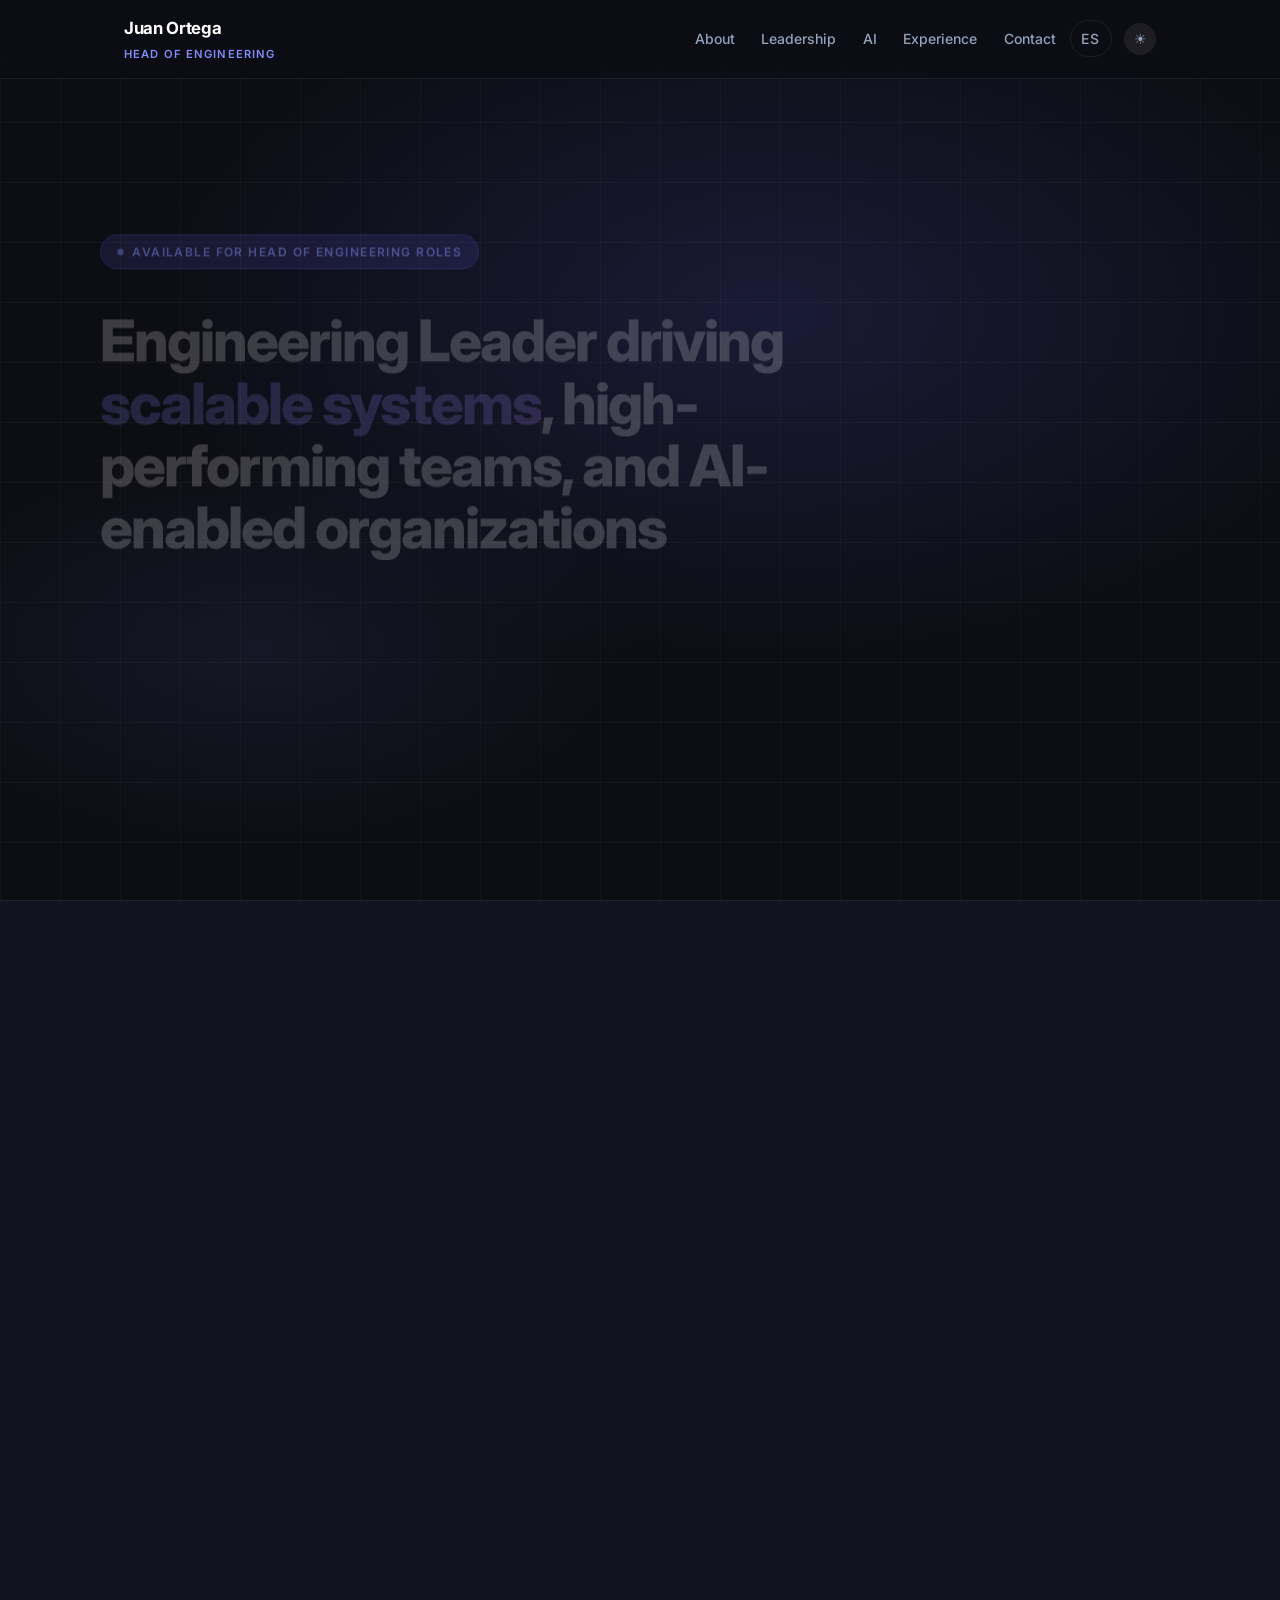
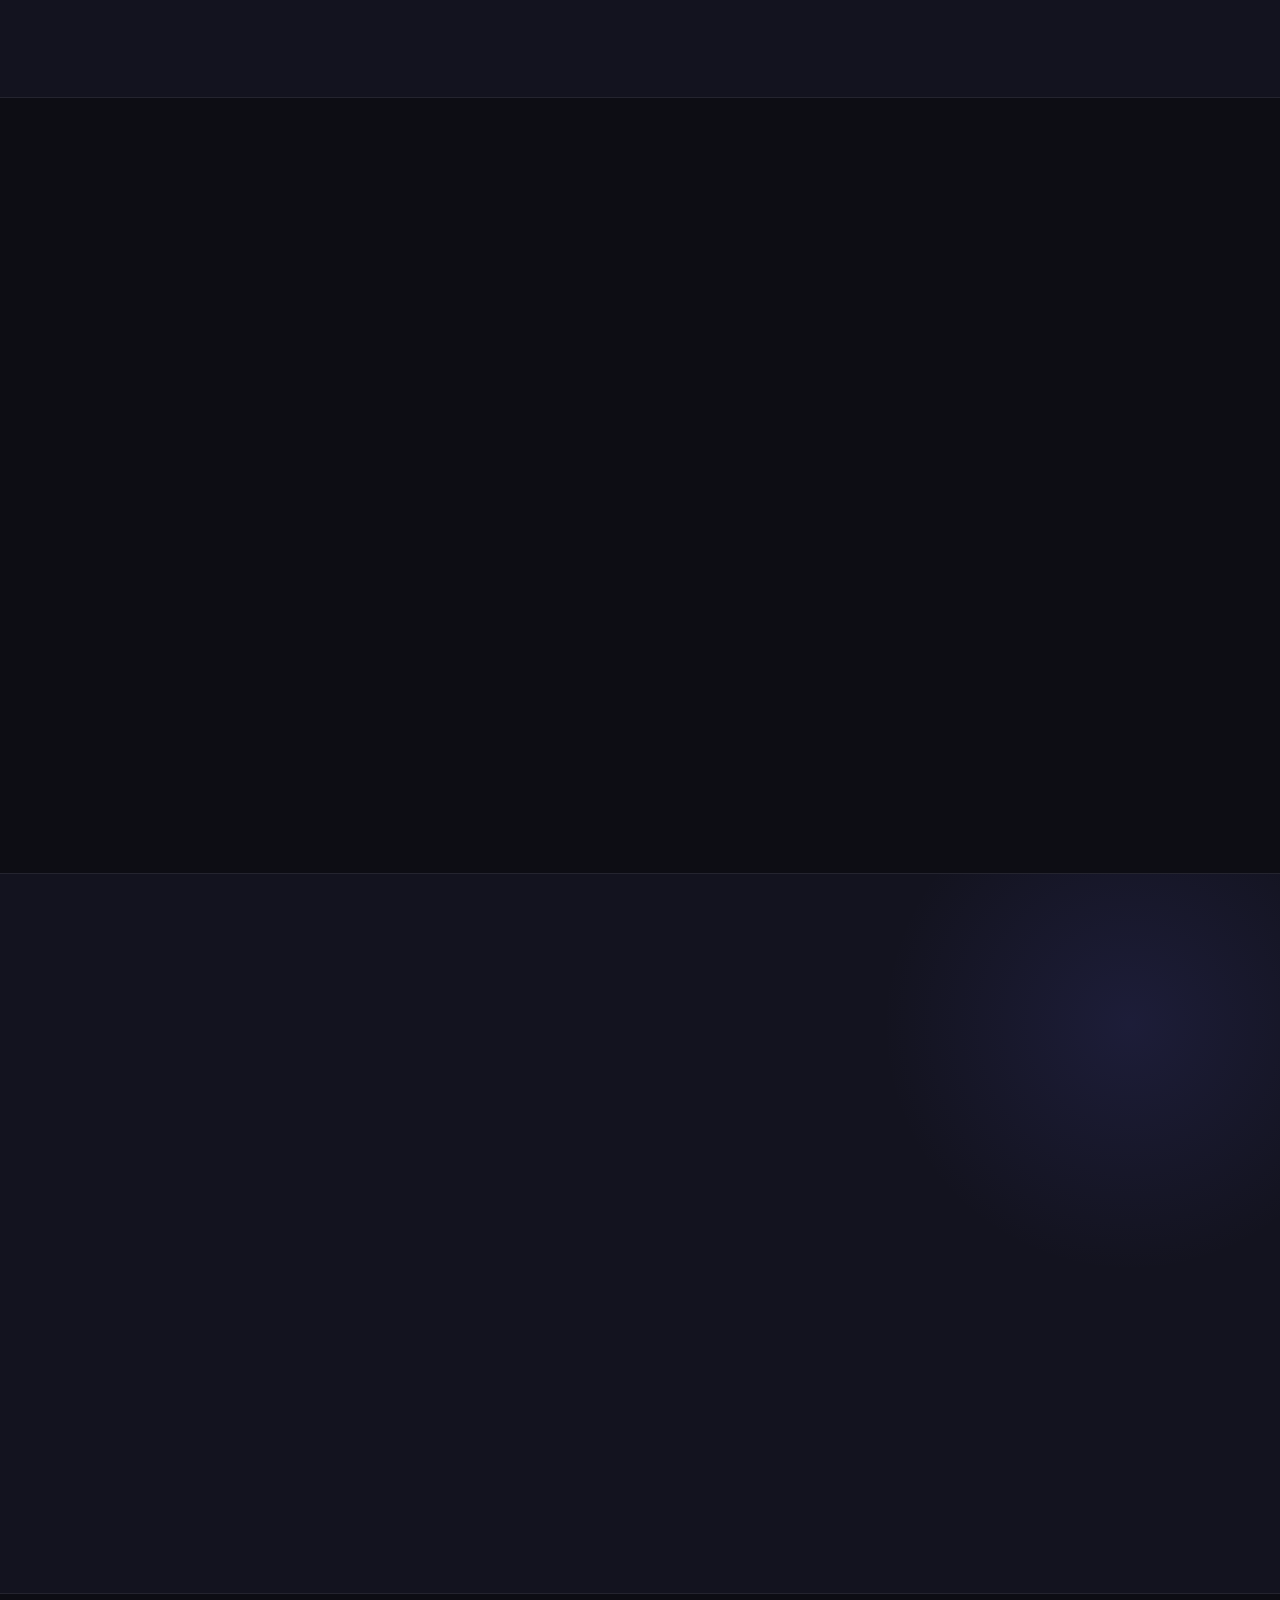
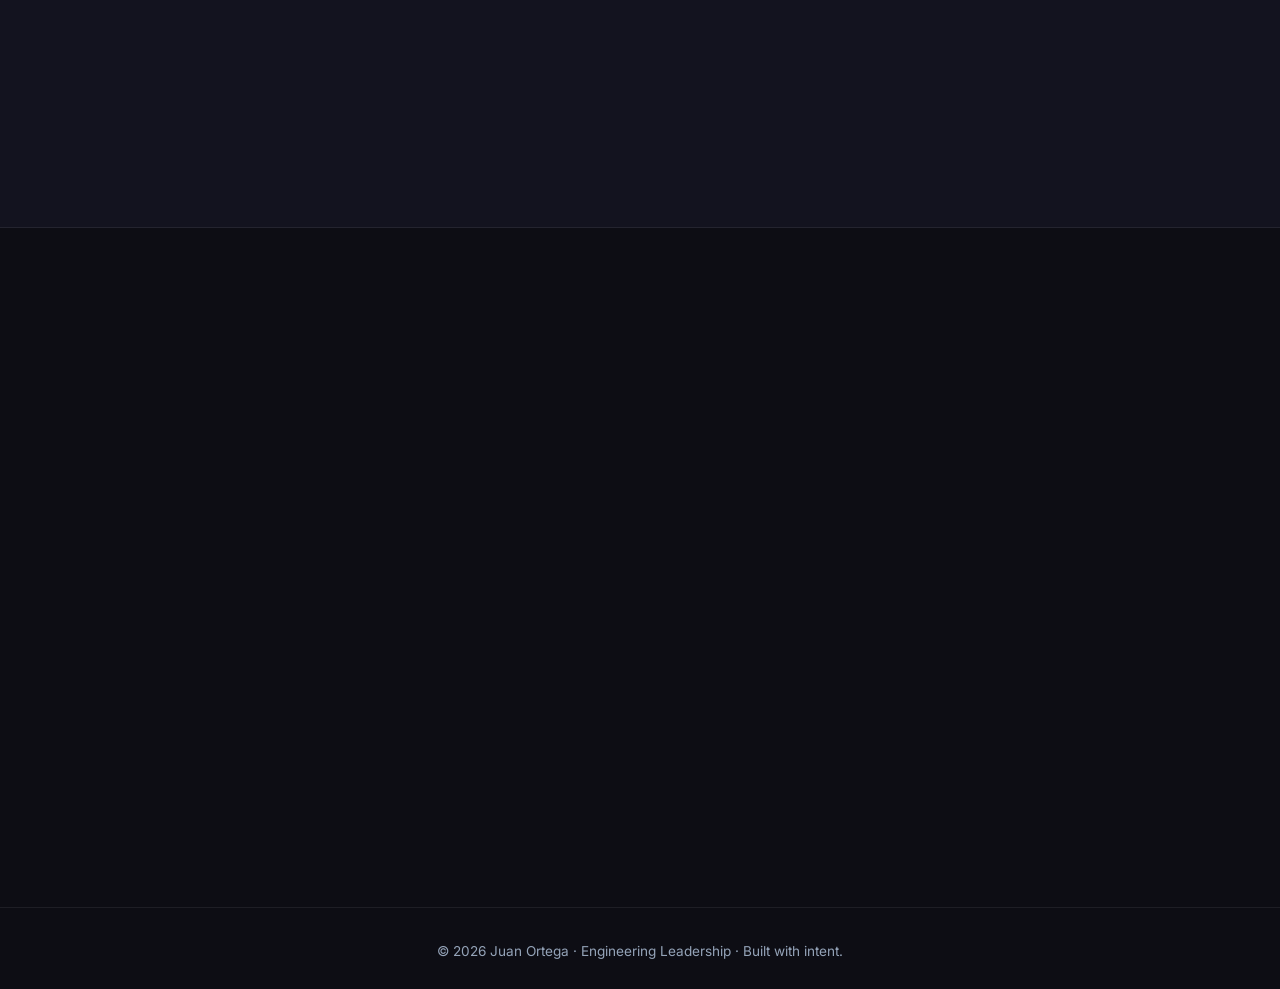
==== index.html @ 51c5f8df "Initial commit: personal website for Juan Ortega Engineering Leader / Head of Engineering personal s" ====
<!DOCTYPE html>
<html>
  <head>
    <meta http-equiv="refresh" content="0; URL=en/index.html" />
  </head>
  <body>
    <p>Redirecting to <a href="en/index.html">English version</a>...</p>
  </body>
</html>
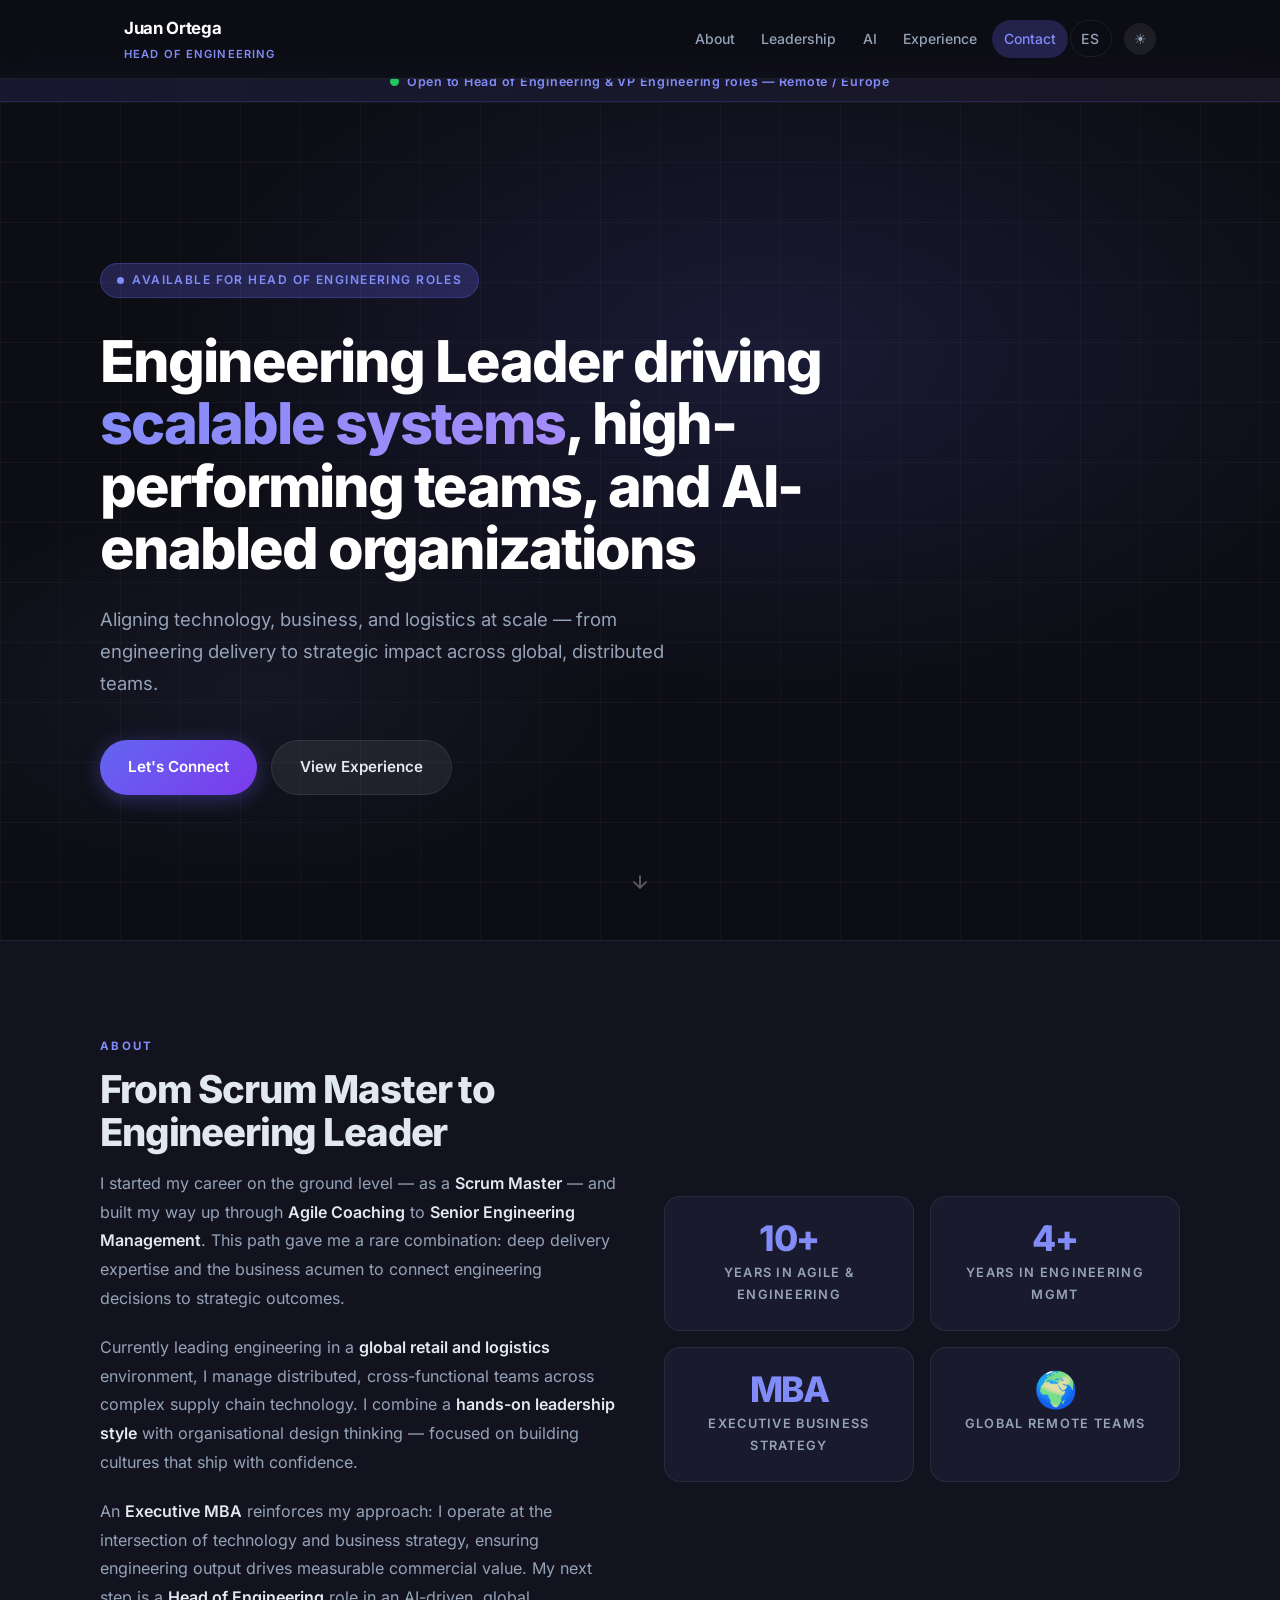
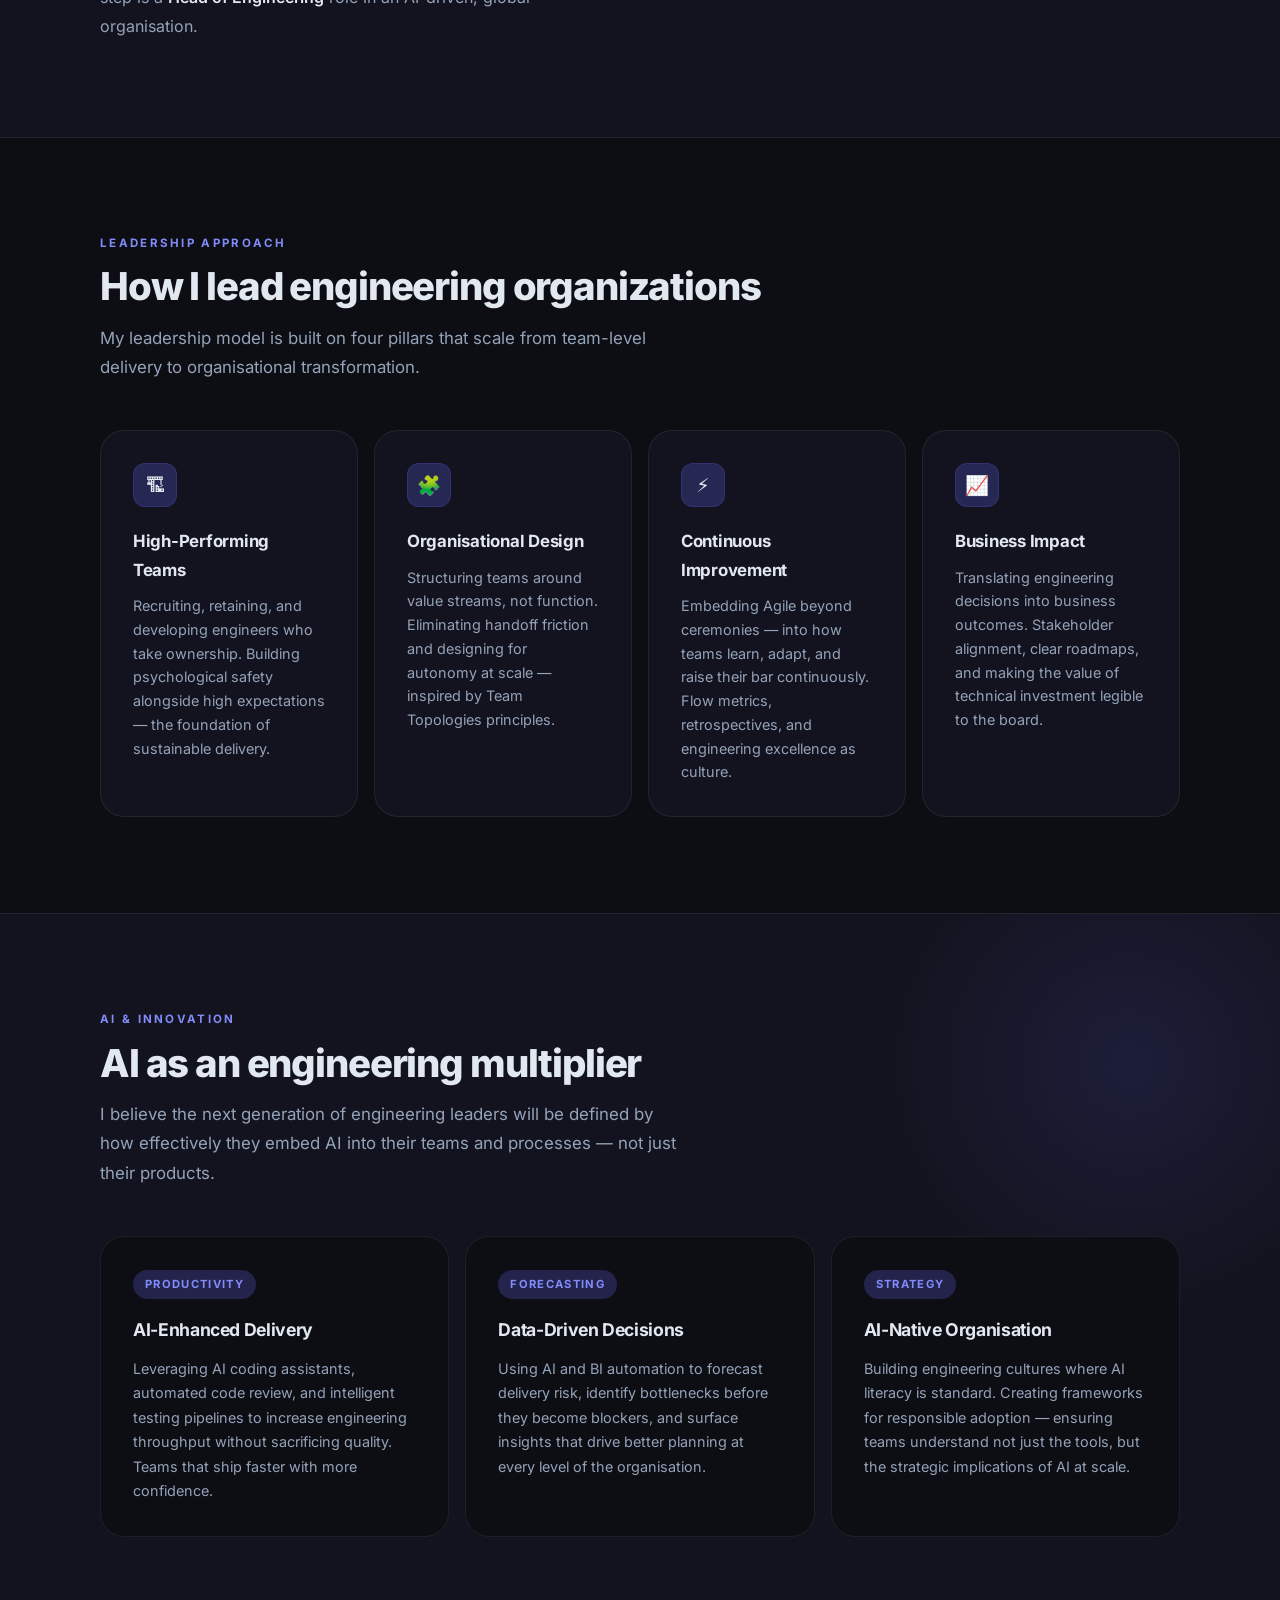
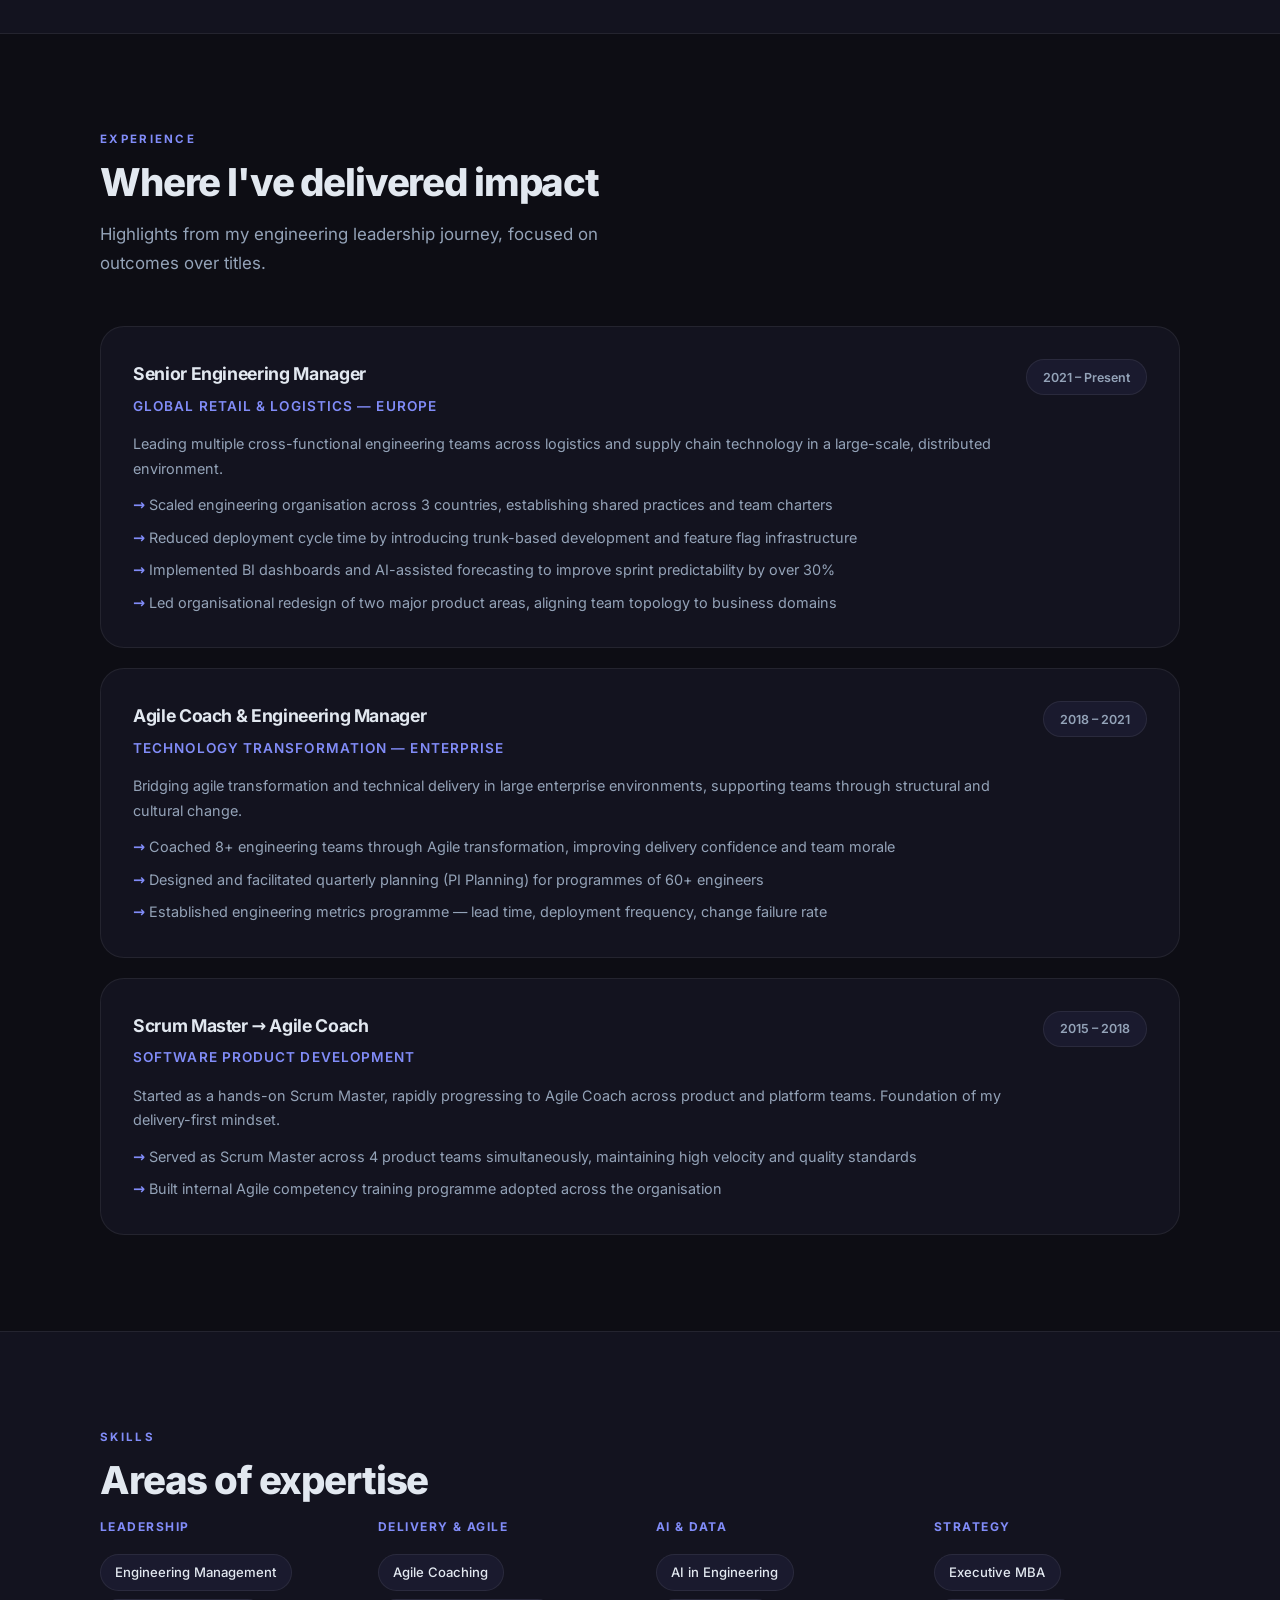
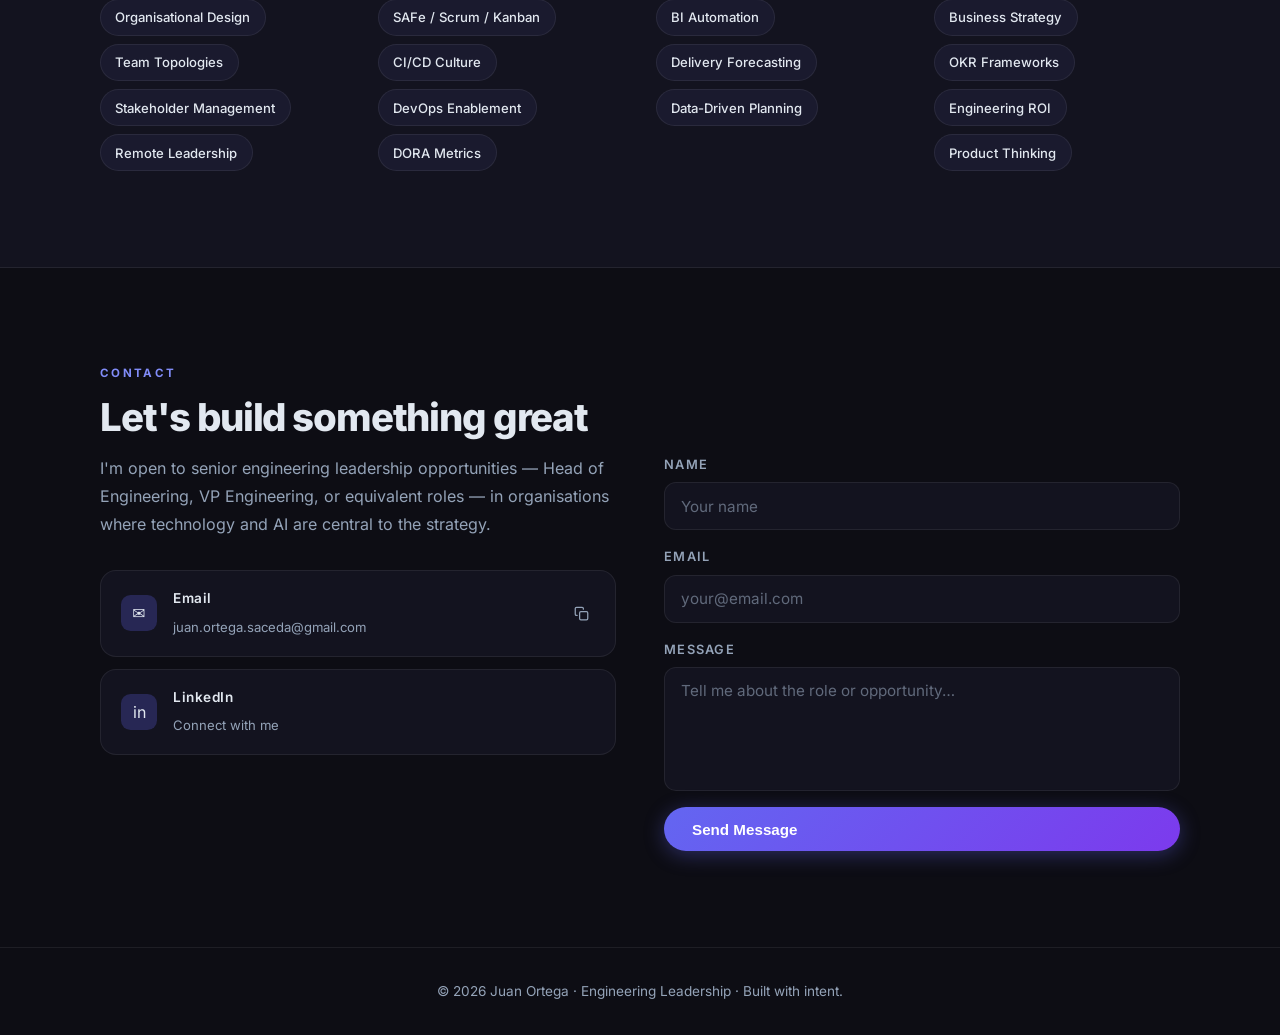
==== commit 00039efd: "feat: performance, UX & content improvements (v1.2.0) - Self-hosted Inter variable font (no Google F" ====
--- a/index.html
+++ b/index.html
@@ -1,9 +1,21 @@
 <!DOCTYPE html>
 <html>
-  <head>
-    <meta http-equiv="refresh" content="0; URL=en/index.html" />
-  </head>
-  <body>
-    <p>Redirecting to <a href="en/index.html">English version</a>...</p>
-  </body>
+<head>
+    <meta charset="UTF-8">
+    <meta name="viewport" content="width=device-width, initial-scale=1.0">
+    <title>Juan Ortega</title>
+    <link rel="icon" type="image/svg+xml" href="favicon.svg">
+</head>
+<body>
+<script>
+    // Auto-detect browser language, fall back to English
+    const lang = (navigator.language || navigator.userLanguage || 'en').toLowerCase();
+    const dest = lang.startsWith('es') ? 'es/index.html' : 'en/index.html';
+    window.location.replace(dest);
+</script>
+<noscript>
+    <meta http-equiv="refresh" content="0; URL=en/index.html">
+    <p><a href="en/index.html">Continue in English</a> · <a href="es/index.html">Continuar en español</a></p>
+</noscript>
+</body>
 </html>
